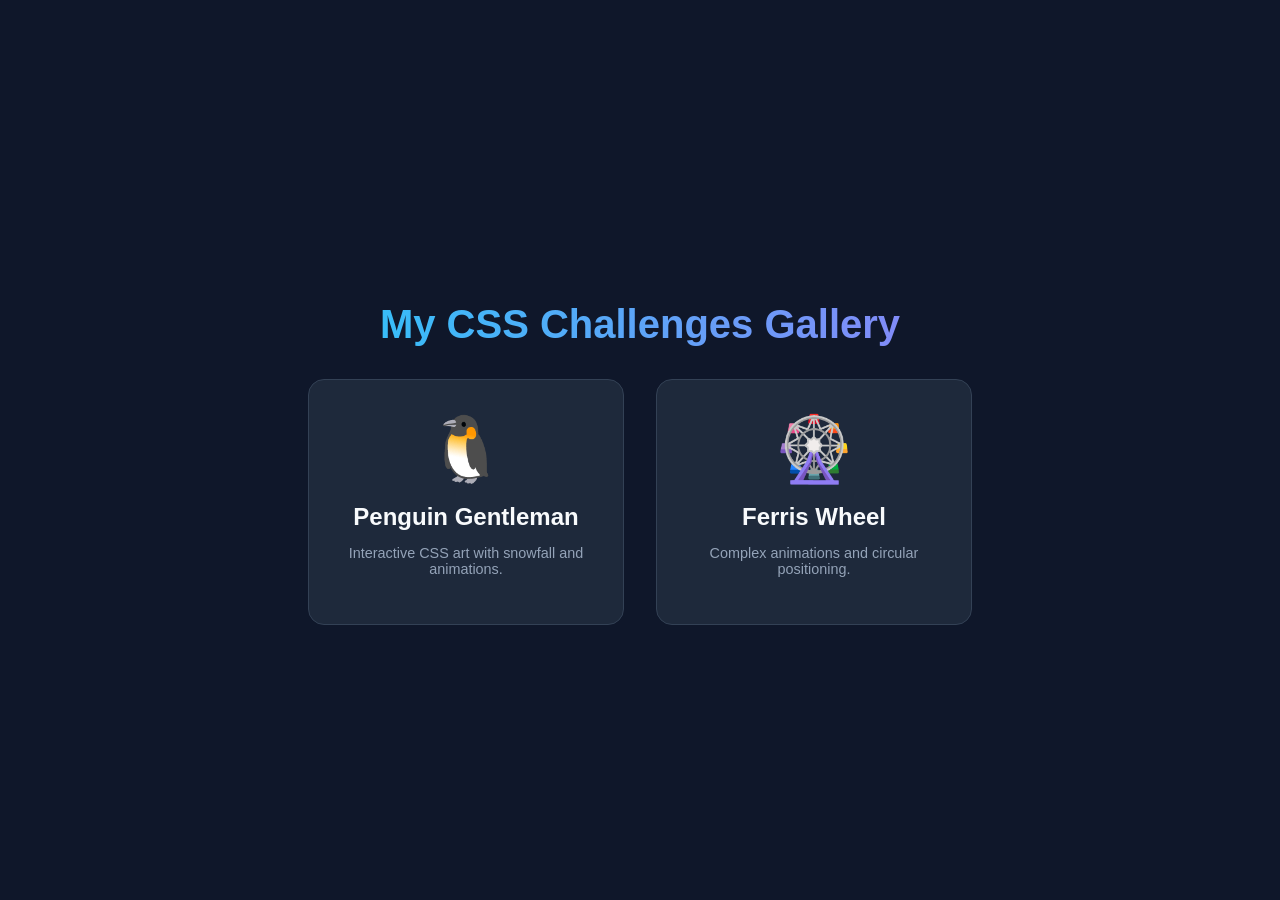
==== index.html @ b49e507b "Add initial HTML structure for portfolio" ====
<!DOCTYPE html>
<html lang="en">
<head>
    <meta charset="UTF-8">
    <meta name="viewport" content="width=device-width, initial-scale=1.0">
    <title>My CSS Art Portfolio</title>
    <style>
        :root {
            --bg: #0f172a;
            --card-bg: #1e293b;
            --text: #f8fafc;
            --accent: #38bdf8;
        }

        body {
            font-family: 'Segoe UI', Tahoma, Geneva, Verdana, sans-serif;
            background-color: var(--bg);
            color: var(--text);
            display: flex;
            flex-direction: column;
            align-items: center;
            justify-content: center;
            min-height: 100vh;
            margin: 0;
        }

        h1 {
            margin-bottom: 2rem;
            font-size: 2.5rem;
            text-align: center;
            background: linear-gradient(to right, #38bdf8, #818cf8);
            -webkit-background-clip: text;
            -webkit-text-fill-color: transparent;
        }

        .container {
            display: flex;
            gap: 2rem;
            flex-wrap: wrap;
            justify-content: center;
        }

        .card {
            background: var(--card-bg);
            padding: 2rem;
            border-radius: 1rem;
            text-align: center;
            width: 250px;
            transition: transform 0.3s ease, box-shadow 0.3s ease;
            text-decoration: none;
            color: var(--text);
            border: 1px solid #334155;
        }

        .card:hover {
            transform: translateY(-10px);
            box-shadow: 0 10px 25px rgba(0, 0, 0, 0.5);
            border-color: var(--accent);
        }

        .icon {
            font-size: 4rem;
            margin-bottom: 1rem;
            display: block;
        }

        .card h2 {
            margin: 0;
            font-size: 1.5rem;
        }

        .card p {
            font-size: 0.9rem;
            color: #94a3b8;
        }

        @media (max-width: 600px) {
            .container { flex-direction: column; }
        }
    </style>
</head>
<body>

    <h1>My CSS Challenges Gallery</h1>

    <div class="container">
        <a href="./flappy-penguin/" class="card">
            <span class="icon">🐧</span>
            <h2>Penguin Gentleman</h2>
            <p>Interactive CSS art with snowfall and animations.</p>
        </a>

        <a href="./ferris-wheel/" class="card">
            <span class="icon">🎡</span>
            <h2>Ferris Wheel</h2>
            <p>Complex animations and circular positioning.</p>
        </a>
    </div>

</body>
</html>
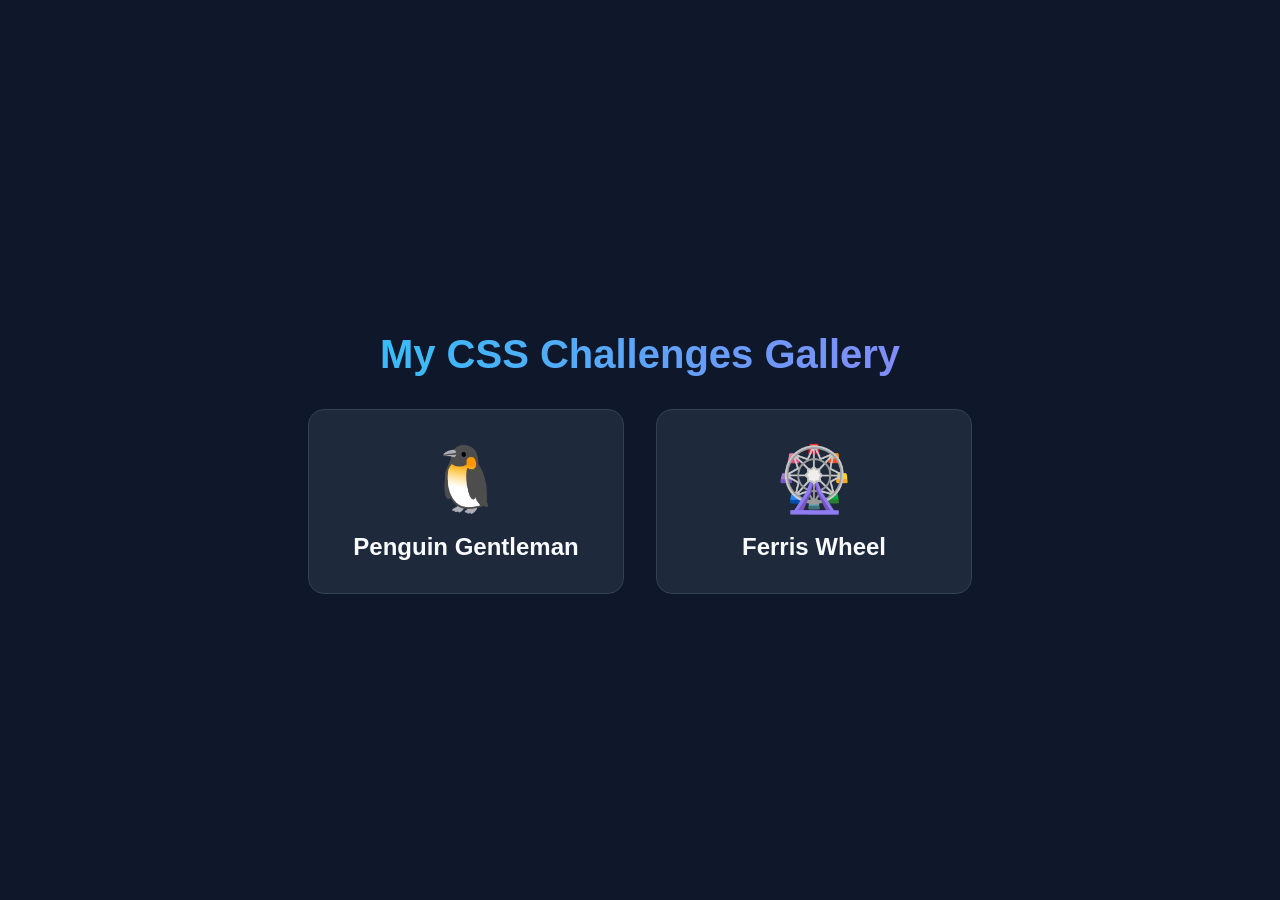
==== commit a9cd3676: "Remove descriptions from card elements Removed paragraph elements from card links in index.html." ====
--- a/index.html
+++ b/index.html
@@ -69,11 +69,6 @@
             font-size: 1.5rem;
         }
 
-        .card p {
-            font-size: 0.9rem;
-            color: #94a3b8;
-        }
-
         @media (max-width: 600px) {
             .container { flex-direction: column; }
         }
@@ -84,16 +79,14 @@
     <h1>My CSS Challenges Gallery</h1>
 
     <div class="container">
-        <a href="./flappy-penguin/" class="card">
+        <a href="Flappy-Penguin/" class="card">
             <span class="icon">🐧</span>
             <h2>Penguin Gentleman</h2>
-            <p>Interactive CSS art with snowfall and animations.</p>
         </a>
 
-        <a href="./ferris-wheel/" class="card">
+        <a href="Ferris-Wheel/" class="card">
             <span class="icon">🎡</span>
             <h2>Ferris Wheel</h2>
-            <p>Complex animations and circular positioning.</p>
         </a>
     </div>
 
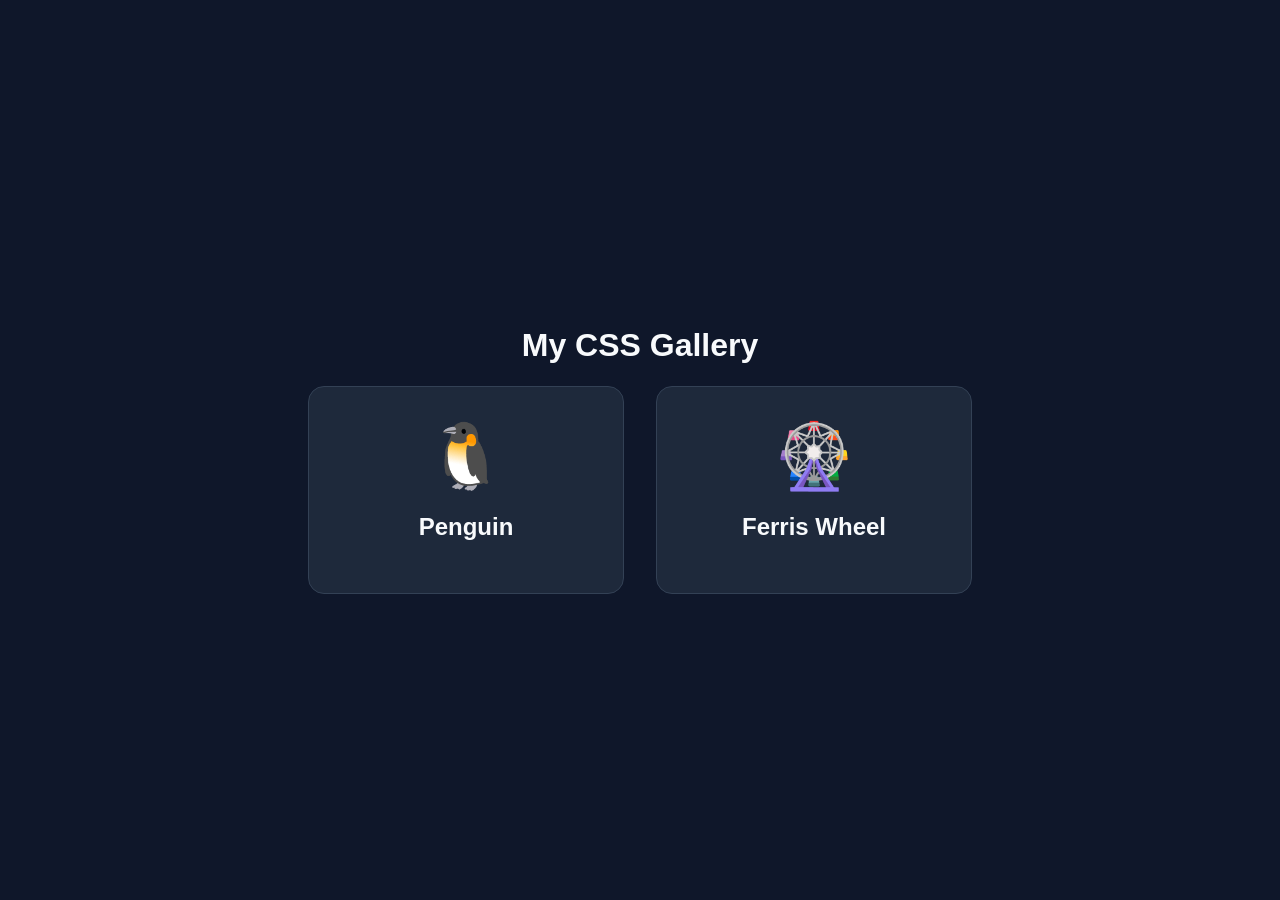
==== commit 8ee3706d: "Refactor HTML structure and update headings" ====
--- a/index.html
+++ b/index.html
@@ -5,90 +5,25 @@
     <meta name="viewport" content="width=device-width, initial-scale=1.0">
     <title>My CSS Art Portfolio</title>
     <style>
-        :root {
-            --bg: #0f172a;
-            --card-bg: #1e293b;
-            --text: #f8fafc;
-            --accent: #38bdf8;
-        }
-
-        body {
-            font-family: 'Segoe UI', Tahoma, Geneva, Verdana, sans-serif;
-            background-color: var(--bg);
-            color: var(--text);
-            display: flex;
-            flex-direction: column;
-            align-items: center;
-            justify-content: center;
-            min-height: 100vh;
-            margin: 0;
-        }
-
-        h1 {
-            margin-bottom: 2rem;
-            font-size: 2.5rem;
-            text-align: center;
-            background: linear-gradient(to right, #38bdf8, #818cf8);
-            -webkit-background-clip: text;
-            -webkit-text-fill-color: transparent;
-        }
-
-        .container {
-            display: flex;
-            gap: 2rem;
-            flex-wrap: wrap;
-            justify-content: center;
-        }
-
-        .card {
-            background: var(--card-bg);
-            padding: 2rem;
-            border-radius: 1rem;
-            text-align: center;
-            width: 250px;
-            transition: transform 0.3s ease, box-shadow 0.3s ease;
-            text-decoration: none;
-            color: var(--text);
-            border: 1px solid #334155;
-        }
-
-        .card:hover {
-            transform: translateY(-10px);
-            box-shadow: 0 10px 25px rgba(0, 0, 0, 0.5);
-            border-color: var(--accent);
-        }
-
-        .icon {
-            font-size: 4rem;
-            margin-bottom: 1rem;
-            display: block;
-        }
-
-        .card h2 {
-            margin: 0;
-            font-size: 1.5rem;
-        }
-
-        @media (max-width: 600px) {
-            .container { flex-direction: column; }
-        }
+        :root { --bg: #0f172a; --card-bg: #1e293b; --text: #f8fafc; --accent: #38bdf8; }
+        body { font-family: sans-serif; background-color: var(--bg); color: var(--text); display: flex; flex-direction: column; align-items: center; justify-content: center; min-height: 100vh; margin: 0; }
+        .container { display: flex; gap: 2rem; flex-wrap: wrap; justify-content: center; }
+        .card { background: var(--card-bg); padding: 2rem; border-radius: 1rem; text-align: center; width: 250px; transition: transform 0.3s ease; text-decoration: none; color: var(--text); border: 1px solid #334155; }
+        .card:hover { transform: translateY(-10px); border-color: var(--accent); }
+        .icon { font-size: 4rem; margin-bottom: 1rem; display: block; }
     </style>
 </head>
 <body>
-
-    <h1>My CSS Challenges Gallery</h1>
-
+    <h1>My CSS Gallery</h1>
     <div class="container">
         <a href="Flappy-Penguin/" class="card">
             <span class="icon">🐧</span>
-            <h2>Penguin Gentleman</h2>
+            <h2>Penguin</h2>
         </a>
-
         <a href="Ferris-Wheel/" class="card">
             <span class="icon">🎡</span>
             <h2>Ferris Wheel</h2>
         </a>
     </div>
-
 </body>
-</html>
+</html>      
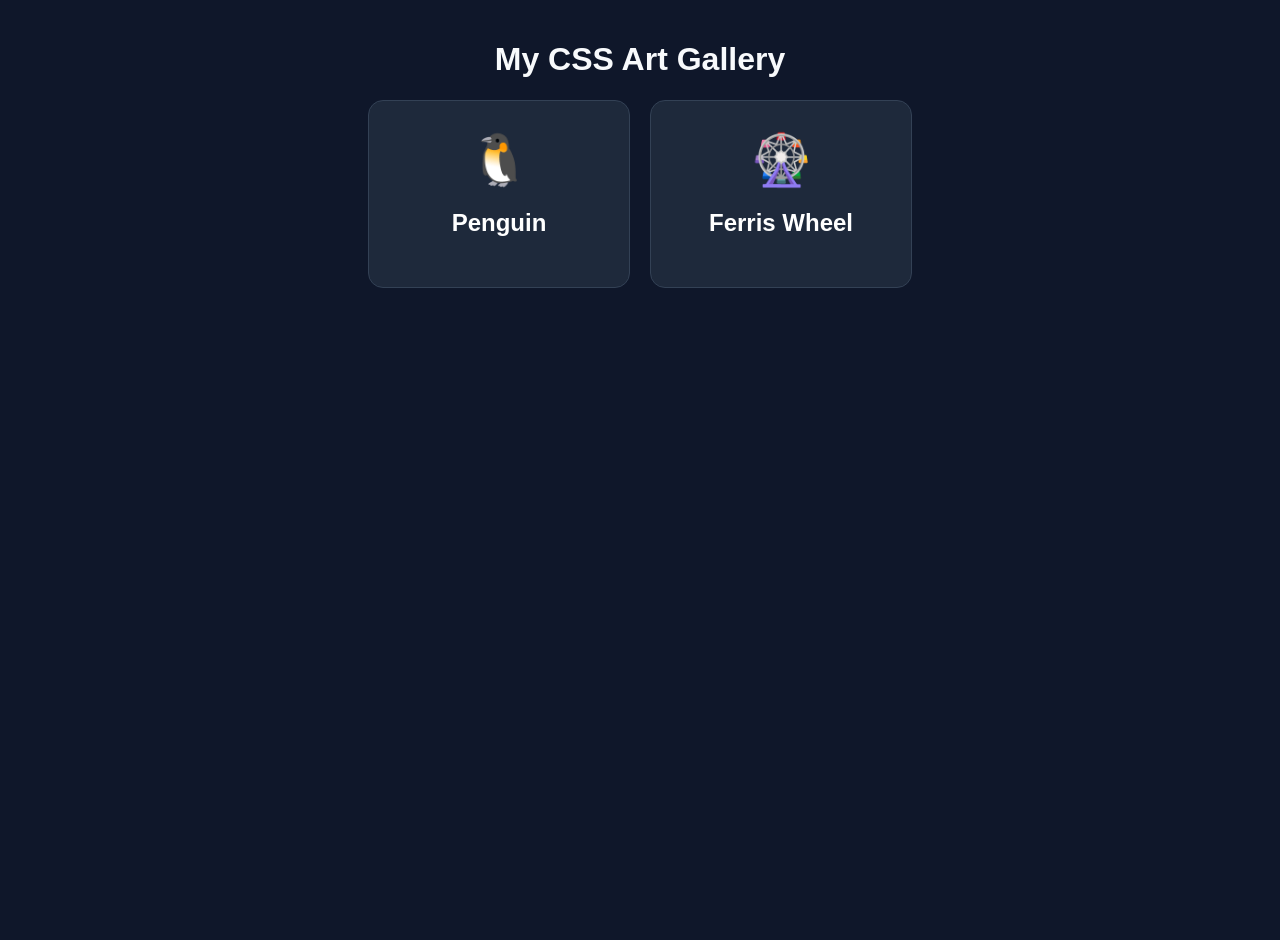
==== commit 58098f9e: "Update title and styles in index.html" ====
--- a/index.html
+++ b/index.html
@@ -3,18 +3,18 @@
 <head>
     <meta charset="UTF-8">
     <meta name="viewport" content="width=device-width, initial-scale=1.0">
-    <title>My CSS Art Portfolio</title>
+    <title>My CSS Gallery</title>
     <style>
-        :root { --bg: #0f172a; --card-bg: #1e293b; --text: #f8fafc; --accent: #38bdf8; }
-        body { font-family: sans-serif; background-color: var(--bg); color: var(--text); display: flex; flex-direction: column; align-items: center; justify-content: center; min-height: 100vh; margin: 0; }
-        .container { display: flex; gap: 2rem; flex-wrap: wrap; justify-content: center; }
-        .card { background: var(--card-bg); padding: 2rem; border-radius: 1rem; text-align: center; width: 250px; transition: transform 0.3s ease; text-decoration: none; color: var(--text); border: 1px solid #334155; }
-        .card:hover { transform: translateY(-10px); border-color: var(--accent); }
-        .icon { font-size: 4rem; margin-bottom: 1rem; display: block; }
+        :root { --bg: #0f172a; --text: #f8fafc; --accent: #38bdf8; }
+        body { font-family: sans-serif; background: var(--bg); color: var(--text); display: flex; flex-direction: column; align-items: center; min-height: 100vh; margin: 0; padding: 20px; }
+        .container { display: flex; gap: 20px; flex-wrap: wrap; }
+        .card { background: #1e293b; padding: 30px; border-radius: 15px; text-decoration: none; color: white; border: 1px solid #334155; text-align: center; width: 200px; }
+        .card:hover { border-color: var(--accent); transform: translateY(-5px); transition: 0.3s; }
+        .icon { font-size: 50px; display: block; margin-bottom: 10px; }
     </style>
 </head>
 <body>
-    <h1>My CSS Gallery</h1>
+    <h1>My CSS Art Gallery</h1>
     <div class="container">
         <a href="Flappy-Penguin/" class="card">
             <span class="icon">🐧</span>
@@ -26,4 +26,4 @@
         </a>
     </div>
 </body>
-</html>      
+</html>
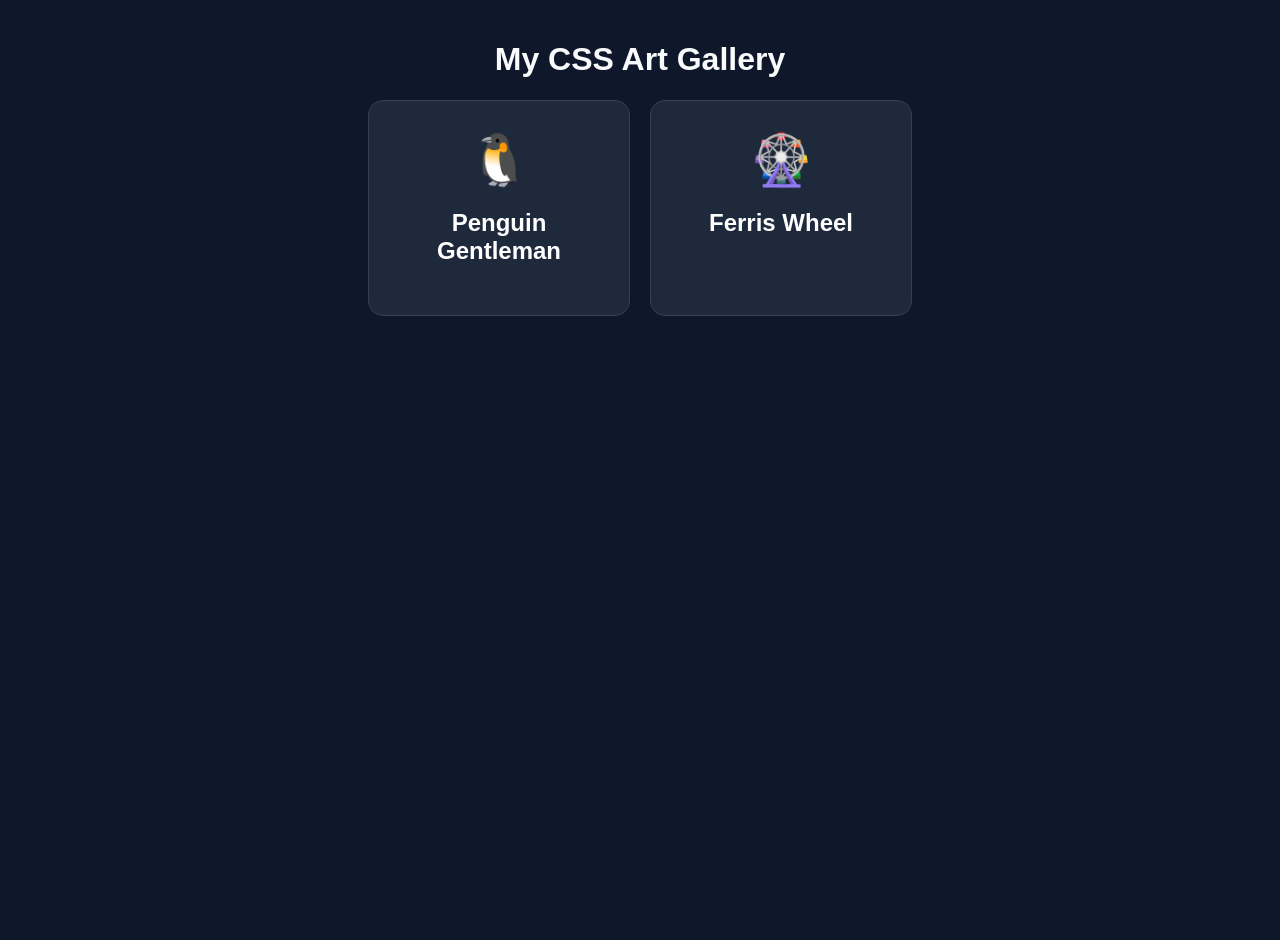
==== commit c408c0a7: "Update links and titles for art gallery items" ====
--- a/index.html
+++ b/index.html
@@ -16,14 +16,15 @@
 <body>
     <h1>My CSS Art Gallery</h1>
     <div class="container">
-        <a href="Flappy-Penguin/" class="card">
-            <span class="icon">🐧</span>
-            <h2>Penguin</h2>
-        </a>
-        <a href="Ferris-Wheel/" class="card">
-            <span class="icon">🎡</span>
-            <h2>Ferris Wheel</h2>
-        </a>
-    </div>
+    <a href="Flappy%20Penguin/" class="card">
+        <span class="icon">🐧</span>
+        <h2>Penguin Gentleman</h2>
+    </a>
+
+    <a href="Ferris%20Wheel/" class="card">
+        <span class="icon">🎡</span>
+        <h2>Ferris Wheel</h2>
+    </a>
+</div>
 </body>
 </html>
